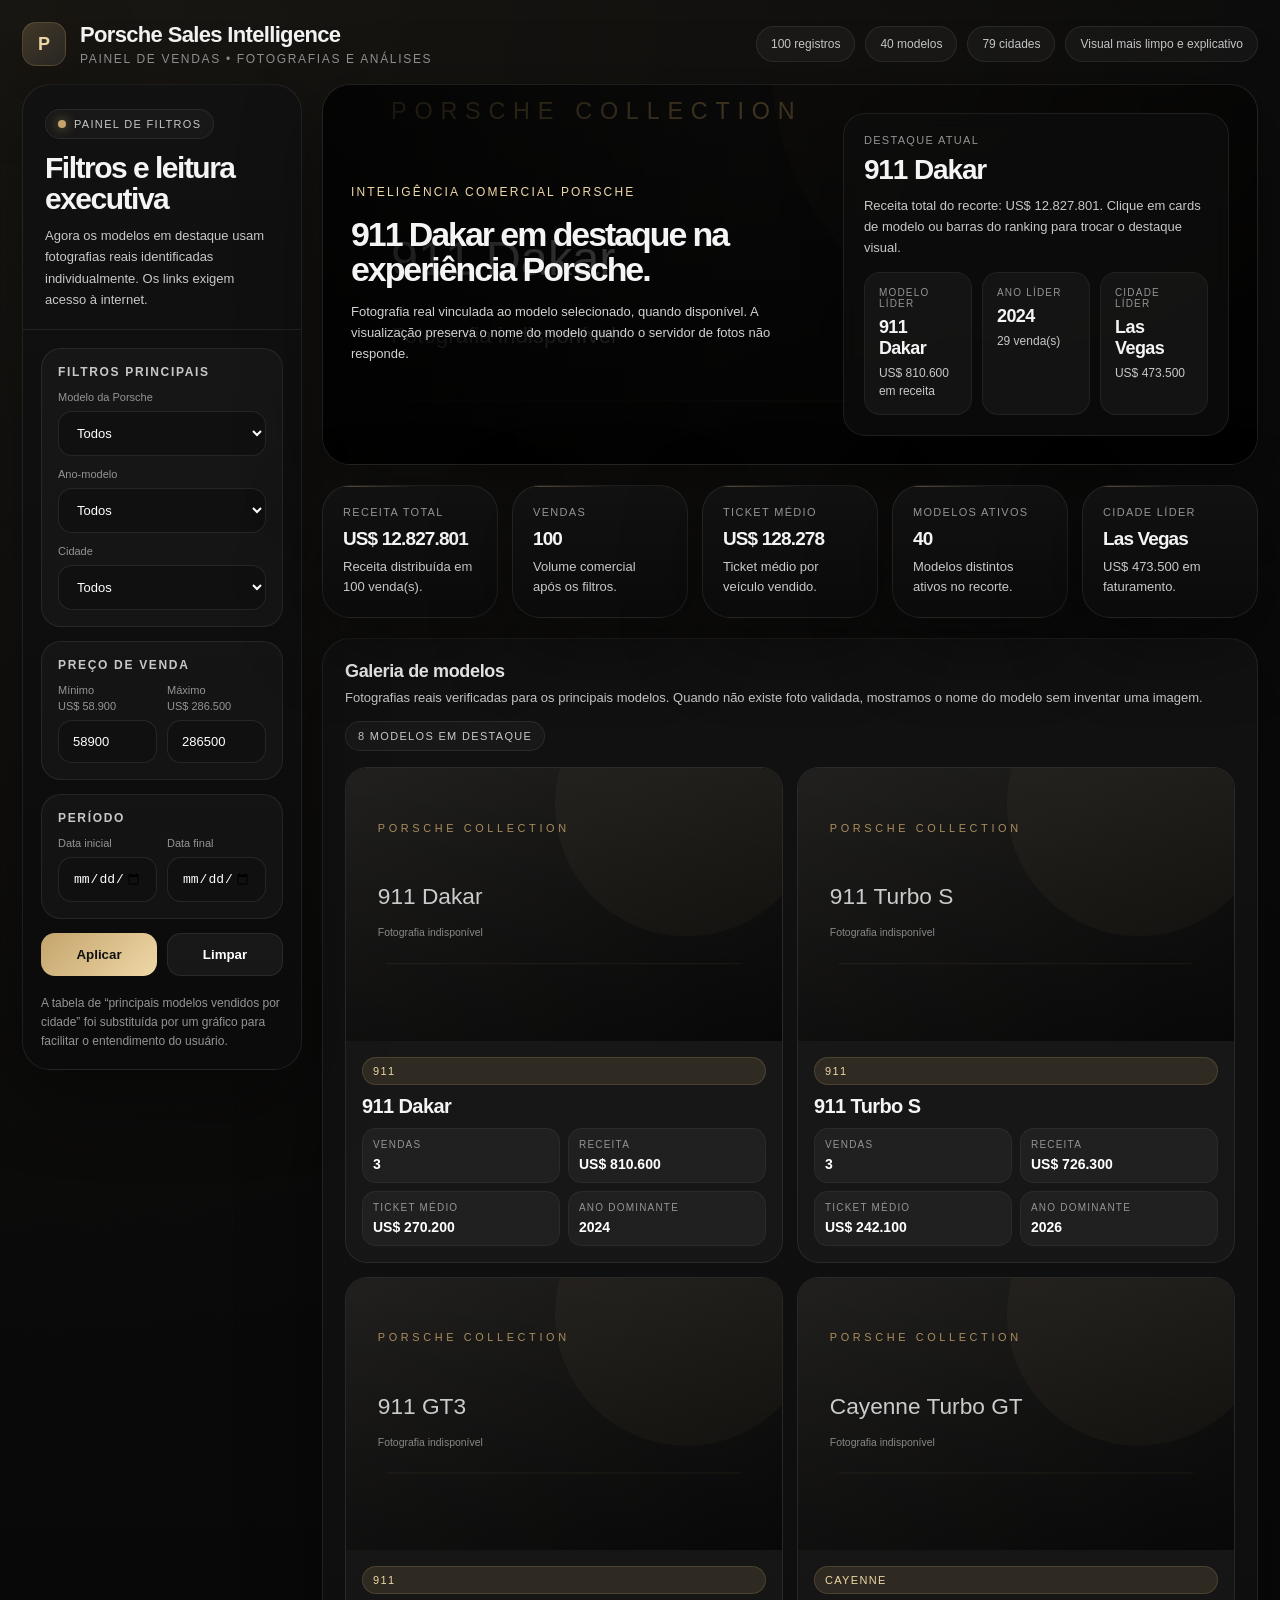
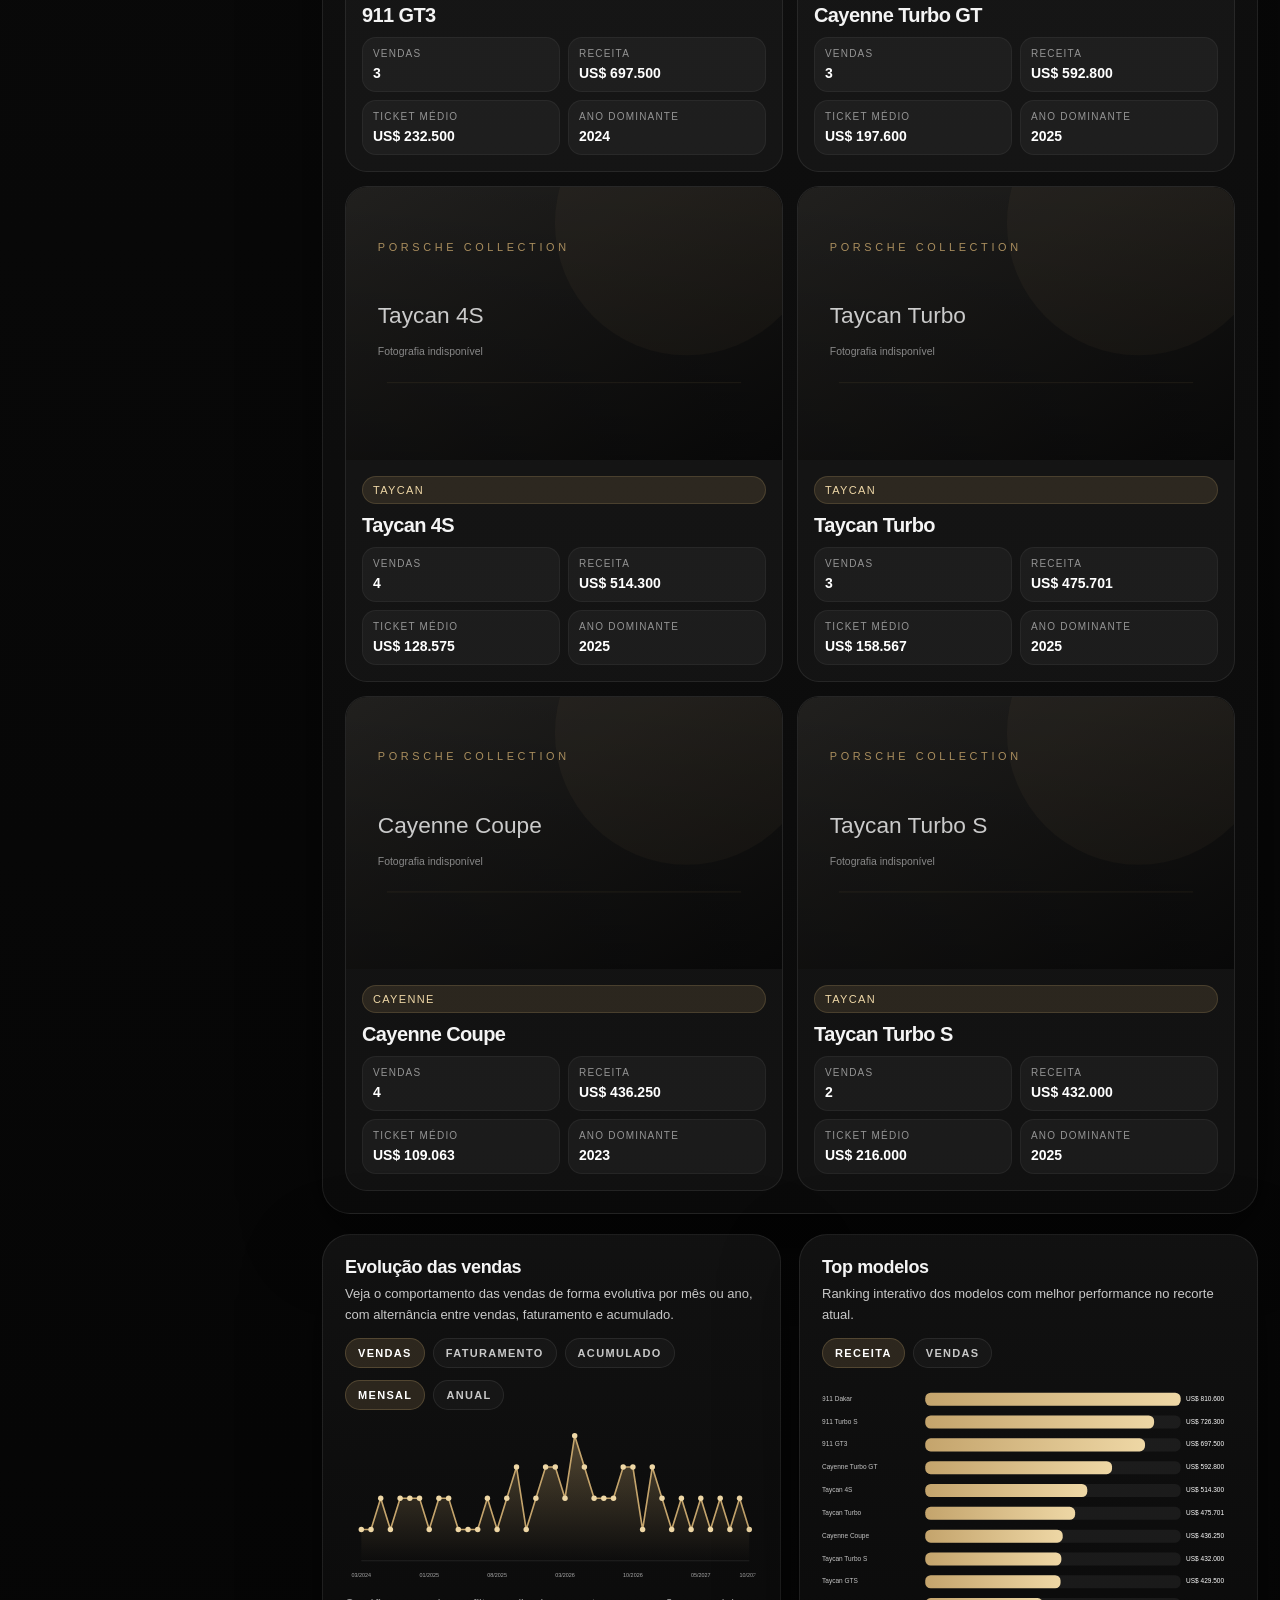
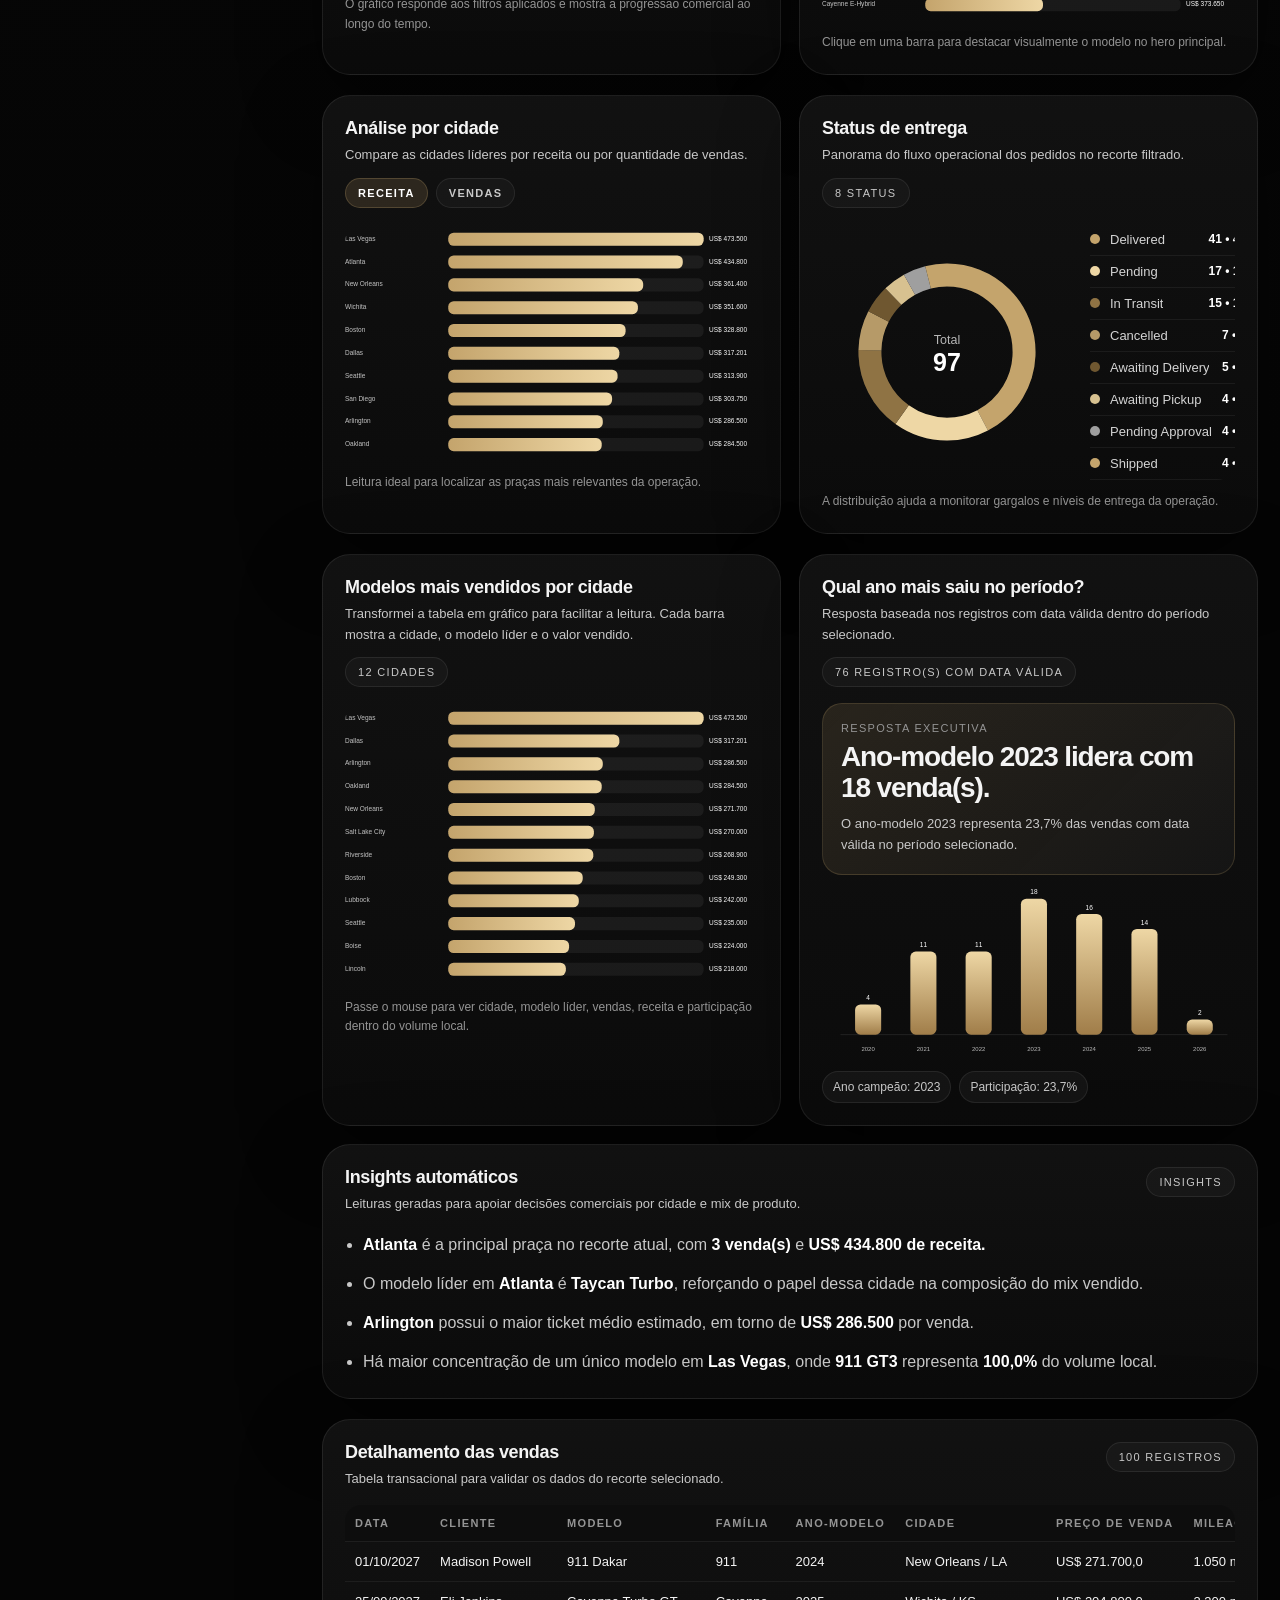
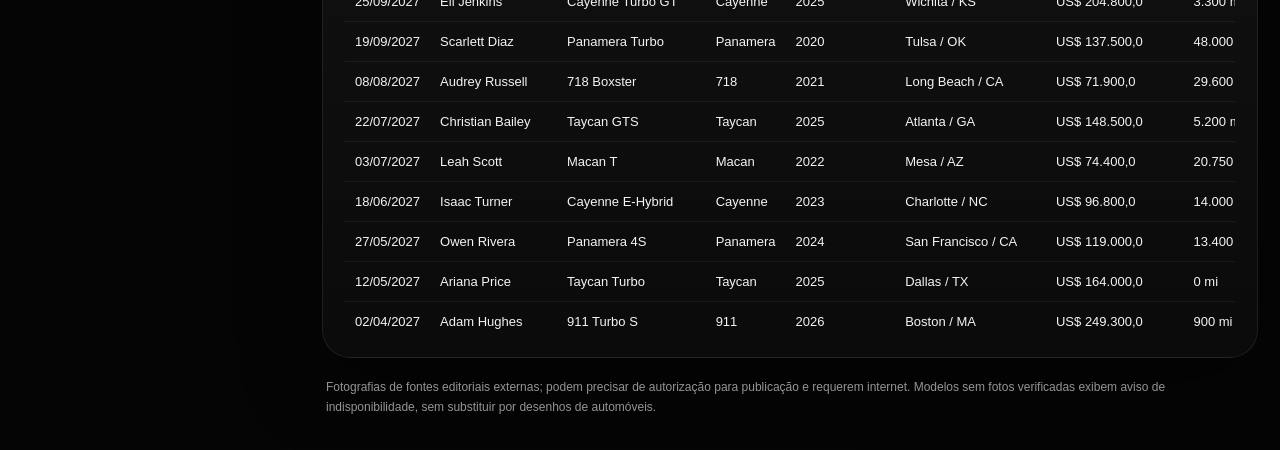
==== index.html @ f6a5d29b "Refactor: organize HTML CSS and JavaScript" ====
<!DOCTYPE html>
<html lang="pt-BR">
 <head>
  <meta charset="utf-8"/>
  <meta content="width=device-width, initial-scale=1.0" name="viewport"/>
  <title>
   Porsche Sales Intelligence
  </title>
  <link href="style.css" rel="stylesheet"/>
 </head>
 <body>
  <div class="tooltip" id="tooltip">
   <div class="tt" id="tooltipTitle">
   </div>
   <div class="tb" id="tooltipBody">
   </div>
  </div>
  <div class="page">
   <div class="topbar">
    <div class="brand">
     <div class="crest">
     </div>
     <div>
      <h1>
       Porsche Sales Intelligence
      </h1>
      <p>
       painel de vendas • fotografias e análises
      </p>
     </div>
    </div>
    <div class="chips">
     <div class="chip">
      100 registros
     </div>
     <div class="chip">
      40 modelos
     </div>
     <div class="chip">
      79 cidades
     </div>
     <div class="chip">
      Visual mais limpo e explicativo
     </div>
    </div>
   </div>
   <div class="layout">
    <aside class="card sidebar">
     <div class="side-head">
      <div class="eyebrow">
       <i>
       </i>
       Painel de filtros
      </div>
      <h2>
       Filtros e leitura executiva
      </h2>
      <p>
       Agora os modelos em destaque usam fotografias reais identificadas individualmente. Os links exigem acesso à internet.
      </p>
     </div>
     <div class="filters">
      <div class="filter-card">
       <h3>
        Filtros principais
       </h3>
       <div class="label">
        <span>
         Modelo da Porsche
        </span>
       </div>
       <select id="modelFilter">
       </select>
       <div class="label" style="margin-top:12px">
        <span>
         Ano-modelo
        </span>
       </div>
       <select id="yearFilter">
       </select>
       <div class="label" style="margin-top:12px">
        <span>
         Cidade
        </span>
       </div>
       <select id="cityFilter">
       </select>
      </div>
      <div class="filter-card">
       <h3>
        Preço de venda
       </h3>
       <div class="two">
        <div>
         <div class="label">
          <span>
           Mínimo
          </span>
          <span id="priceMinLabel">
          </span>
         </div>
         <input id="priceMin" step="100" type="number"/>
        </div>
        <div>
         <div class="label">
          <span>
           Máximo
          </span>
          <span id="priceMaxLabel">
          </span>
         </div>
         <input id="priceMax" step="100" type="number"/>
        </div>
       </div>
      </div>
      <div class="filter-card">
       <h3>
        Período
       </h3>
       <div class="two">
        <div>
         <div class="label">
          <span>
           Data inicial
          </span>
         </div>
         <input id="dateFrom" type="date"/>
        </div>
        <div>
         <div class="label">
          <span>
           Data final
          </span>
         </div>
         <input id="dateTo" type="date"/>
        </div>
       </div>
      </div>
      <div class="actions">
       <button class="btn-primary" id="applyBtn">
        Aplicar
       </button>
       <button class="btn-secondary" id="resetBtn">
        Limpar
       </button>
      </div>
     </div>
     <div class="side-note">
      A tabela de “principais modelos vendidos por cidade” foi substituída por um gráfico para facilitar o entendimento do usuário.
     </div>
    </aside>
    <main class="main">
     <section class="card hero">
      <div class="hero-media" id="heroMedia">
      </div>
      <div class="hero-overlay">
      </div>
      <div class="hero-inner">
       <div class="hero-copy">
        <div class="small">
         Inteligência comercial Porsche
        </div>
        <h2 id="heroTitle">
         Performance de vendas com fotos por modelo.
        </h2>
        <p id="heroText">
         Galeria com fotografias reais dos modelos e análise comercial interativa. As fotografias disponíveis são vinculadas às respectivas versões; modelos sem foto permanecem identificados por nome.
        </p>
       </div>
       <div class="spotlight-card">
        <div class="spotlight-title">
         Destaque atual
        </div>
        <div class="spotlight-main" id="spotlightMain">
         Porsche Spotlight
        </div>
        <div class="spotlight-sub" id="spotlightSub">
         O modelo líder do recorte assume o destaque visual principal e resume o comportamento comercial atual.
        </div>
        <div class="mini-grid">
         <div class="mini">
          <div class="t">
           Modelo líder
          </div>
          <div class="v" id="spotModel">
           —
          </div>
          <div class="s" id="spotModelSub">
           —
          </div>
         </div>
         <div class="mini">
          <div class="t">
           Ano líder
          </div>
          <div class="v" id="spotYear">
           —
          </div>
          <div class="s" id="spotYearSub">
           —
          </div>
         </div>
         <div class="mini">
          <div class="t">
           Cidade líder
          </div>
          <div class="v" id="spotCity">
           —
          </div>
          <div class="s" id="spotCitySub">
           —
          </div>
         </div>
        </div>
       </div>
      </div>
     </section>
     <section class="kpis">
      <div class="card kpi">
       <div class="t">
        Receita total
       </div>
       <div class="v" id="kpiRevenue">
       </div>
       <div class="s" id="kpiRevenueSub">
       </div>
      </div>
      <div class="card kpi">
       <div class="t">
        Vendas
       </div>
       <div class="v" id="kpiSales">
       </div>
       <div class="s" id="kpiSalesSub">
       </div>
      </div>
      <div class="card kpi">
       <div class="t">
        Ticket médio
       </div>
       <div class="v" id="kpiAvg">
       </div>
       <div class="s" id="kpiAvgSub">
       </div>
      </div>
      <div class="card kpi">
       <div class="t">
        Modelos ativos
       </div>
       <div class="v" id="kpiModels">
       </div>
       <div class="s" id="kpiModelsSub">
       </div>
      </div>
      <div class="card kpi">
       <div class="t">
        Cidade líder
       </div>
       <div class="v" id="kpiCity">
       </div>
       <div class="s" id="kpiCitySub">
       </div>
      </div>
     </section>
     <section class="card section">
      <div class="head">
       <div>
        <h3>
         Galeria de modelos
        </h3>
        <p>
         Fotografias reais verificadas para os principais modelos. Quando não existe foto validada, mostramos o nome do modelo sem inventar uma imagem.
        </p>
       </div>
       <div class="badge" id="galleryBadge">
        Modelos em destaque
       </div>
      </div>
      <div class="gallery-grid" id="modelGallery">
      </div>
     </section>
     <section class="grid-2">
      <section class="card section">
       <div class="head">
        <div>
         <h3>
          Evolução das vendas
         </h3>
         <p>
          Veja o comportamento das vendas de forma evolutiva por mês ou ano, com alternância entre vendas, faturamento e acumulado.
         </p>
        </div>
        <div class="toggle-set" id="evoMetricToggle">
         <button class="toggle-btn active" data-metric="count">
          Vendas
         </button>
         <button class="toggle-btn" data-metric="revenue">
          Faturamento
         </button>
         <button class="toggle-btn" data-metric="cumulative">
          Acumulado
         </button>
        </div>
        <div class="toggle-set" id="evoGranularityToggle">
         <button class="toggle-btn active" data-gran="month">
          Mensal
         </button>
         <button class="toggle-btn" data-gran="year">
          Anual
         </button>
        </div>
       </div>
       <div class="svg-wrap" id="chartEvolution">
       </div>
       <div class="chart-note">
        O gráfico responde aos filtros aplicados e mostra a progressão comercial ao longo do tempo.
       </div>
      </section>
      <section class="card section">
       <div class="head">
        <div>
         <h3>
          Top modelos
         </h3>
         <p>
          Ranking interativo dos modelos com melhor performance no recorte atual.
         </p>
        </div>
        <div class="toggle-set" id="topModelMetricToggle">
         <button class="toggle-btn active" data-metric="revenue">
          Receita
         </button>
         <button class="toggle-btn" data-metric="count">
          Vendas
         </button>
        </div>
       </div>
       <div class="svg-wrap" id="chartTopModels">
       </div>
       <div class="chart-note">
        Clique em uma barra para destacar visualmente o modelo no hero principal.
       </div>
      </section>
     </section>
     <section class="grid-2">
      <section class="card section">
       <div class="head">
        <div>
         <h3>
          Análise por cidade
         </h3>
         <p>
          Compare as cidades líderes por receita ou por quantidade de vendas.
         </p>
        </div>
        <div class="toggle-set" id="cityMetricToggle">
         <button class="toggle-btn active" data-metric="revenue">
          Receita
         </button>
         <button class="toggle-btn" data-metric="count">
          Vendas
         </button>
        </div>
       </div>
       <div class="svg-wrap" id="chartTopCities">
       </div>
       <div class="chart-note">
        Leitura ideal para localizar as praças mais relevantes da operação.
       </div>
      </section>
      <section class="card section">
       <div class="head">
        <div>
         <h3>
          Status de entrega
         </h3>
         <p>
          Panorama do fluxo operacional dos pedidos no recorte filtrado.
         </p>
        </div>
        <div class="badge" id="statusBadge">
         Logística
        </div>
       </div>
       <div class="svg-wrap" id="chartStatus">
       </div>
       <div class="chart-note">
        A distribuição ajuda a monitorar gargalos e níveis de entrega da operação.
       </div>
      </section>
     </section>
     <section class="grid-3">
      <section class="card section">
       <div class="head">
        <div>
         <h3>
          Modelos mais vendidos por cidade
         </h3>
         <p>
          Transformei a tabela em gráfico para facilitar a leitura. Cada barra mostra a cidade, o modelo líder e o valor vendido.
         </p>
        </div>
        <div class="badge" id="cityLeaderBadge">
         Cidades
        </div>
       </div>
       <div class="svg-wrap" id="chartCityLeaders">
       </div>
       <div class="chart-note">
        Passe o mouse para ver cidade, modelo líder, vendas, receita e participação dentro do volume local.
       </div>
      </section>
      <section class="card section">
       <div class="head">
        <div>
         <h3>
          Qual ano mais saiu no período?
         </h3>
         <p>
          Resposta baseada nos registros com data válida dentro do período selecionado.
         </p>
        </div>
        <div class="badge" id="periodCoverageBadge">
         Período
        </div>
       </div>
       <div class="answer">
        <div class="small">
         Resposta executiva
        </div>
        <div class="big" id="topYearAnswer">
        </div>
        <div class="desc" id="topYearSub">
        </div>
       </div>
       <div class="svg-wrap" id="chartModelYear">
       </div>
       <div class="pill-row" id="periodPills">
       </div>
      </section>
      <section class="card section">
       <div class="head">
        <div>
         <h3>
          Insights automáticos
         </h3>
         <p>
          Leituras geradas para apoiar decisões comerciais por cidade e mix de produto.
         </p>
        </div>
        <div class="badge">
         Insights
        </div>
       </div>
       <ul class="insights" id="insightList">
       </ul>
      </section>
     </section>
     <section class="card section">
      <div class="head">
       <div>
        <h3>
         Detalhamento das vendas
        </h3>
        <p>
         Tabela transacional para validar os dados do recorte selecionado.
        </p>
       </div>
       <div class="badge" id="tableBadge">
        Registros
       </div>
      </div>
      <div class="table-wrap">
       <table>
        <thead>
         <tr>
          <th>
           Data
          </th>
          <th>
           Cliente
          </th>
          <th>
           Modelo
          </th>
          <th>
           Família
          </th>
          <th>
           Ano-modelo
          </th>
          <th>
           Cidade
          </th>
          <th>
           Preço de venda
          </th>
          <th>
           Mileage
          </th>
          <th>
           Pagamento
          </th>
          <th>
           Status
          </th>
         </tr>
        </thead>
        <tbody id="salesTableBody">
        </tbody>
       </table>
      </div>
     </section>
     <div class="footer-note">
      Fotografias de fontes editoriais externas; podem precisar de autorização para publicação e requerem internet. Modelos sem fotos verificadas exibem aviso de indisponibilidade, sem substituir por desenhos de automóveis.
     </div>
    </main>
   </div>
  </div>
  <script defer="" src="script.js">
  </script>
 </body>
</html>
---- style.css ----
/* ===== Bloco de estilos 1 (ordem original preservada) ===== */
:root{
--bg:#070707;--surface:#111;--surface2:#171717;--line:rgba(255,255,255,.08);--text:#f4f4f4;--muted:#c8c8c8;--muted2:#949494;--gold:#c4a46c;--gold2:#efd8a7;--shadow:0 24px 80px rgba(0,0,0,.42);--r-xl:28px;--r-lg:22px;--r-md:18px;--r-sm:14px;}

*{
box-sizing:border-box}
 html,body{
margin:0;padding:0;background:radial-gradient(circle at top left, rgba(196,164,108,.08), transparent 26%), linear-gradient(180deg,#0b0b0b,#050505 70%);color:var(--text);font-family:Inter,Segoe UI,Arial,sans-serif}
 body{
min-height:100vh}

.page{
max-width:1880px;margin:0 auto;padding:22px}
 .topbar{
display:flex;justify-content:space-between;align-items:center;gap:16px;flex-wrap:wrap;padding-bottom:18px}
 .brand{
display:flex;align-items:center;gap:14px}
 .crest{
width:44px;height:44px;border-radius:14px;border:1px solid rgba(196,164,108,.22);background:linear-gradient(135deg,rgba(196,164,108,.24),rgba(255,255,255,.08));display:grid;place-items:center;box-shadow:var(--shadow)}
 .crest:before{
content:'P';font-weight:900;color:var(--gold2);font-size:18px}
 .brand h1{
margin:0;font-size:22px;letter-spacing:-.03em}
 .brand p{
margin:4px 0 0;color:var(--muted2);font-size:12px;text-transform:uppercase;letter-spacing:.14em}
 .chips{
display:flex;gap:10px;flex-wrap:wrap}
 .chip{
padding:10px 14px;border-radius:999px;background:rgba(255,255,255,.04);border:1px solid var(--line);color:var(--muted);font-size:12px}

.layout{
display:grid;grid-template-columns:340px minmax(0,1fr);gap:22px;align-items:start}
 .card{
background:linear-gradient(180deg,rgba(18,18,18,.96),rgba(11,11,11,.98));border:1px solid var(--line);border-radius:var(--r-xl);box-shadow:var(--shadow)}
 .sidebar{
position:sticky;top:18px;overflow:hidden}
 .side-head{
padding:24px 22px 18px;border-bottom:1px solid var(--line)}
 .eyebrow{
display:inline-flex;align-items:center;gap:8px;padding:8px 12px;border-radius:999px;border:1px solid var(--line);background:rgba(255,255,255,.03);color:var(--muted);font-size:11px;text-transform:uppercase;letter-spacing:.12em}
 .eyebrow i{
width:8px;height:8px;border-radius:50%;display:inline-block;background:var(--gold);box-shadow:0 0 12px rgba(196,164,108,.75)}
 .side-head h2{
margin:14px 0 10px;font-size:30px;line-height:1.03;letter-spacing:-.05em}
 .side-head p{
margin:0;color:var(--muted);font-size:13px;line-height:1.65}
 .filters{
padding:18px;display:grid;gap:14px}
 .filter-card{
padding:16px;border-radius:20px;background:rgba(255,255,255,.03);border:1px solid var(--line)}
 .filter-card h3{
margin:0 0 12px;color:var(--muted);font-size:12px;text-transform:uppercase;letter-spacing:.14em}
 .label{
display:flex;justify-content:space-between;align-items:center;gap:10px;color:var(--muted2);font-size:12px;margin-bottom:8px}
 select,input[type=date],input[type=number]{
width:100%;padding:13px 14px;border-radius:14px;border:1px solid rgba(255,255,255,.09);background:#101010;color:#fff;outline:none}
 .two{
display:grid;grid-template-columns:1fr 1fr;gap:10px}
 .actions{
display:grid;grid-template-columns:1fr 1fr;gap:10px}
 button{
border:0;border-radius:14px;padding:13px 14px;cursor:pointer;font-weight:700}
 .btn-primary{
background:linear-gradient(135deg,var(--gold),var(--gold2));color:#111}
 .btn-secondary{
background:rgba(255,255,255,.05);border:1px solid var(--line);color:#fff}
 .side-note{
padding:0 18px 18px;color:var(--muted2);font-size:12px;line-height:1.6}

.main{
display:grid;gap:22px;min-width:0}
 .hero{
position:relative;min-height:430px;overflow:hidden}
 .hero-media{
position:absolute;inset:0;background-size:cover;background-position:center;filter:brightness(.72) saturate(1.06)}
 .hero-overlay{
position:absolute;inset:0;background:linear-gradient(90deg,rgba(0,0,0,.83) 0%,rgba(0,0,0,.52) 45%,rgba(0,0,0,.72) 100%),linear-gradient(180deg,rgba(0,0,0,.06),rgba(0,0,0,.58))}
 .hero-inner{
position:relative;z-index:2;height:100%;padding:32px;display:grid;grid-template-columns:1.1fr .9fr;gap:20px;align-items:end}
 .hero-copy .small{
color:var(--gold2);font-size:12px;letter-spacing:.18em;text-transform:uppercase;margin-bottom:18px}
 .hero-copy h2{
margin:0 0 14px;font-size:52px;line-height:.96;letter-spacing:-.06em;max-width:760px}
 .hero-copy p{
margin:0;color:rgba(255,255,255,.82);font-size:15px;line-height:1.75;max-width:760px}
 .spotlight-card{
padding:20px;border-radius:22px;background:rgba(14,14,14,.74);border:1px solid rgba(255,255,255,.08);backdrop-filter:blur(10px)}
 .spotlight-title{
color:var(--muted2);font-size:11px;text-transform:uppercase;letter-spacing:.12em;margin-bottom:8px}
 .spotlight-main{
font-size:28px;font-weight:800;letter-spacing:-.04em;margin-bottom:10px}
 .spotlight-sub{
color:var(--muted);font-size:13px;line-height:1.6}
 .mini-grid{
display:grid;grid-template-columns:repeat(3,1fr);gap:10px;margin-top:14px}
 .mini{
padding:14px;border-radius:16px;background:rgba(255,255,255,.04);border:1px solid rgba(255,255,255,.06)}
 .mini .t{
color:var(--muted2);font-size:10px;text-transform:uppercase;letter-spacing:.12em}
 .mini .v{
margin-top:8px;font-size:18px;font-weight:800;letter-spacing:-.03em}
 .mini .s{
margin-top:6px;color:var(--muted);font-size:12px;line-height:1.45}

.kpis{
display:grid;grid-template-columns:repeat(5,minmax(0,1fr));gap:14px}
 .kpi{
padding:20px;position:relative;overflow:hidden}
 .kpi:before{
content:'';position:absolute;top:0;left:0;width:100%;height:1px;background:linear-gradient(90deg,rgba(196,164,108,.5),transparent 55%)}
 .kpi .t{
color:var(--muted2);font-size:11px;text-transform:uppercase;letter-spacing:.12em;margin-bottom:12px}
 .kpi .v{
font-size:34px;font-weight:800;letter-spacing:-.04em;line-height:1;margin-bottom:8px}
 .kpi .s{
color:var(--muted);font-size:13px;line-height:1.55}

.section{
padding:22px}
 .head{
display:flex;justify-content:space-between;align-items:flex-start;gap:12px;margin-bottom:16px;flex-wrap:wrap}
 .head h3{
margin:0;font-size:18px;letter-spacing:-.02em}
 .head p{
margin:6px 0 0;color:var(--muted);font-size:13px;line-height:1.6}
 .badge{
padding:8px 12px;border-radius:999px;background:rgba(255,255,255,.03);border:1px solid var(--line);color:var(--muted);font-size:11px;text-transform:uppercase;letter-spacing:.12em;white-space:nowrap}
 .toggle-set{
display:flex;gap:8px;flex-wrap:wrap}
 .toggle-btn{
padding:8px 12px;border-radius:999px;border:1px solid var(--line);background:rgba(255,255,255,.03);color:var(--muted);font-size:11px;text-transform:uppercase;letter-spacing:.12em;cursor:pointer}
 .toggle-btn.active{
background:rgba(196,164,108,.16);border-color:rgba(196,164,108,.25);color:#fff}

.gallery-grid{
display:grid;grid-template-columns:repeat(4,minmax(0,1fr));gap:14px}
 .model-card{
display:flex;flex-direction:column;overflow:hidden;border-radius:22px;background:rgba(255,255,255,.03);border:1px solid var(--line);transition:.25s ease;cursor:pointer;min-width:0}
 .model-card:hover{
transform:translateY(-3px);border-color:rgba(196,164,108,.25)}
 .model-image{
position:relative;aspect-ratio:16/10;background:#0b0b0b;overflow:hidden}
 .model-image img{
width:100%;height:100%;object-fit:cover;display:block}
 .img-fade{
position:absolute;inset:0;background:linear-gradient(180deg,rgba(0,0,0,.08),rgba(0,0,0,.35) 100%)}
 .model-body{
padding:16px;display:grid;gap:10px}
 .family-pill{
display:inline-flex;align-self:start;padding:7px 10px;border-radius:999px;background:rgba(196,164,108,.14);border:1px solid rgba(196,164,108,.2);color:var(--gold2);font-size:11px;text-transform:uppercase;letter-spacing:.12em}
 .model-name{
font-size:20px;font-weight:800;letter-spacing:-.03em;white-space:nowrap;overflow:hidden;text-overflow:ellipsis}
 .meta-list{
display:grid;grid-template-columns:repeat(2,minmax(0,1fr));gap:8px}
 .meta-item{
padding:10px;border-radius:14px;background:rgba(255,255,255,.04);border:1px solid rgba(255,255,255,.05)}
 .meta-item .t{
font-size:10px;color:var(--muted2);text-transform:uppercase;letter-spacing:.12em}
 .meta-item .v{
margin-top:6px;font-size:14px;font-weight:700;color:#fff;white-space:nowrap;overflow:hidden;text-overflow:ellipsis}

.grid-2{
display:grid;grid-template-columns:repeat(2,minmax(0,1fr));gap:18px}
 .grid-3{
display:grid;grid-template-columns:1.15fr .9fr .95fr;gap:18px}
 .svg-wrap{
width:100%;overflow:hidden;border-radius:18px}
 svg{
width:100%;height:auto;display:block}
 .chart-note{
margin-top:12px;color:var(--muted2);font-size:12px;line-height:1.6}
 .answer{
padding:18px;border-radius:20px;background:linear-gradient(135deg,rgba(196,164,108,.14),rgba(255,255,255,.03));border:1px solid rgba(196,164,108,.2);margin-bottom:14px}
 .answer .small{
color:var(--muted2);font-size:11px;text-transform:uppercase;letter-spacing:.12em;margin-bottom:8px}
 .answer .big{
font-size:28px;font-weight:800;letter-spacing:-.04em;line-height:1.1}
 .answer .desc{
margin-top:10px;color:var(--muted);font-size:13px;line-height:1.6}
 .pill-row{
display:flex;flex-wrap:wrap;gap:8px;margin-top:14px}
 .pill{
padding:8px 10px;border-radius:999px;background:rgba(255,255,255,.04);border:1px solid var(--line);color:var(--muted);font-size:12px}
 .insights{
margin:0;padding-left:18px;display:grid;gap:12px;color:var(--muted);line-height:1.7}
 .insights strong{
color:#fff}
 .table-wrap{
overflow:auto;max-height:430px;border-radius:16px}
 table{
width:100%;border-collapse:collapse}
 th,td{
padding:12px 10px;border-bottom:1px solid rgba(255,255,255,.06);text-align:left;font-size:13px;white-space:nowrap}
 thead th{
position:sticky;top:0;background:rgba(14,14,14,.98);color:var(--muted2);font-size:11px;text-transform:uppercase;letter-spacing:.12em}
 tbody tr:hover{
background:rgba(255,255,255,.03)}
 .empty{
display:grid;place-items:center;min-height:220px;border:1px dashed rgba(255,255,255,.12);border-radius:18px;color:var(--muted2);text-align:center;padding:16px;background:rgba(255,255,255,.02)}
 .tooltip{
position:fixed;z-index:9999;pointer-events:none;padding:10px 12px;border-radius:14px;background:rgba(14,14,14,.95);color:#fff;border:1px solid rgba(196,164,108,.22);box-shadow:0 18px 50px rgba(0,0,0,.35);backdrop-filter:blur(10px);transform:translate(10px,10px);opacity:0;transition:opacity .12s ease;max-width:260px}
 .tooltip .tt{
font-size:12px;text-transform:uppercase;letter-spacing:.12em;color:var(--gold2);margin-bottom:6px}
 .tooltip .tb{
font-size:13px;line-height:1.5}
 .footer-note{
padding:0 4px 10px;color:var(--muted2);font-size:12px;line-height:1.65}

@media (max-width:1700px){
.gallery-grid{
grid-template-columns:repeat(3,minmax(0,1fr))}
}
 @media (max-width:1460px){
.layout{
grid-template-columns:1fr}
 .sidebar{
position:relative;top:auto}
 .hero-inner,.kpis,.grid-2,.grid-3{
grid-template-columns:1fr}
 .gallery-grid{
grid-template-columns:repeat(2,minmax(0,1fr))}
 .hero{
min-height:560px}
}
 @media (max-width:760px){
.page{
padding:14px}
 .hero-copy h2{
font-size:38px}
 .gallery-grid,.two,.actions,.mini-grid{
grid-template-columns:1fr}
 .kpis{
grid-template-columns:1fr}
}

/* Desktop full-screen spacing and responsive integrity */
@media (min-width: 1100px) and (max-width: 1599px){

.layout{
grid-template-columns:292px minmax(0,1fr)}

.sidebar{
position:sticky;top:16px}

.hero-inner{
grid-template-columns:minmax(0,1fr) minmax(300px,.8fr)}

.kpis{
grid-template-columns:repeat(5,minmax(0,1fr))}

.kpi .v{
font-size:clamp(19px,1.65vw,28px);overflow-wrap:anywhere}

.grid-2{
grid-template-columns:repeat(2,minmax(0,1fr))}

.grid-3{
grid-template-columns:1.15fr .9fr .95fr}

.gallery-grid{
grid-template-columns:repeat(2,minmax(0,1fr))}

.hero-copy h2{
font-size:clamp(32px,3.1vw,48px)}

.hero{
min-height:440px}

}

@media (min-width:1600px){
.gallery-grid{
grid-template-columns:repeat(4,minmax(0,1fr))}
}

@media (max-width:1099px){
.layout{
grid-template-columns:1fr}
.sidebar{
position:static}
.grid-3{
grid-template-columns:1fr}
.grid-2{
grid-template-columns:1fr}
.kpis{
grid-template-columns:repeat(2,minmax(0,1fr))}
.hero-inner{
grid-template-columns:1fr}
.gallery-grid{
grid-template-columns:repeat(2,minmax(0,1fr))}
}

@media (max-width:640px){
.kpis,.gallery-grid{
grid-template-columns:1fr}
}

.model-image img{
object-fit:cover}

/* ===== Bloco de estilos 2 (ordem original preservada) ===== */
/* Revisão desktop: grid fluido, sem cortes nem espaços gigantes */
html,body{
width:100%;overflow-x:hidden}

.page{
width:100%;max-width:1880px}

.layout{
display:grid;grid-template-columns:minmax(258px,296px) minmax(0,1fr);align-items:start;gap:20px}

.sidebar{
width:100%;min-width:0;position:sticky;top:16px;overflow:visible}

.side-head,.filters,.filter-card{
min-width:0}

.filter-card{
overflow:hidden}

.filter-card .two{
grid-template-columns:repeat(2,minmax(0,1fr))}

.filter-card .two>div{
min-width:0}

.filter-card input,.filter-card select{
min-width:0;width:100%;font-size:13px}

.filter-card .label{
display:flex;flex-direction:column;align-items:flex-start;gap:4px;min-width:0;overflow-wrap:anywhere}

.filter-card .label span{
max-width:100%;font-size:11px;white-space:normal}

.main,.grid-2,.grid-3,.kpis,.hero-inner,.section{
min-width:0}

.hero{
min-height:0!important;height:auto!important}

.hero-inner{
min-height:355px!important;height:auto!important;display:grid;grid-template-columns:minmax(0,1.1fr) minmax(0,.9fr);align-items:center;padding:28px;gap:20px}

.hero-copy h2{
font-size:clamp(28px,2.65vw,44px);line-height:1.05}

.hero-copy p{
font-size:13px;line-height:1.6}

.spotlight-card{
max-width:100%;min-width:0}

.spotlight-main,.mini .v{
overflow-wrap:anywhere}

.mini-grid{
grid-template-columns:repeat(3,minmax(0,1fr))}

.kpi .v{
font-size:clamp(19px,1.65vw,30px);overflow-wrap:anywhere}

.grid-3{
grid-template-columns:repeat(3,minmax(0,1fr))}

.gallery-grid{
grid-template-columns:repeat(3,minmax(0,1fr))}

.svg-wrap svg{
max-width:100%}

@media(max-width:1400px){

 .layout{
grid-template-columns:minmax(250px,280px) minmax(0,1fr)}

 .grid-3{
grid-template-columns:1fr 1fr}

 .grid-3>.section:last-child{
grid-column:1/-1}

 .gallery-grid{
grid-template-columns:repeat(2,minmax(0,1fr))}

}

@media(max-width:1100px){

 .layout{
grid-template-columns:1fr}

 .sidebar{
position:static}

 .hero-inner{
grid-template-columns:1fr;min-height:0!important}

 .grid-2,.grid-3{
grid-template-columns:1fr}

 .grid-3>.section:last-child{
grid-column:auto}

 .kpis{
grid-template-columns:repeat(2,minmax(0,1fr))}

}

@media(max-width:650px){

 .page{
padding:12px}

 .gallery-grid,.kpis{
grid-template-columns:1fr}

 .hero-inner{
padding:20px}

 .hero-copy h2{
font-size:30px}

 .mini-grid{
grid-template-columns:1fr}

}

/* ===== Bloco de estilos 3 (ordem original preservada) ===== */
/* Evita que o grid distribua os blocos verticalmente pela altura da barra lateral. */
.layout {
 align-items:start !important; }

.main {
 display:flex !important; flex-direction:column !important; justify-content:flex-start !important; align-content:flex-start !important; align-self:start !important; gap:20px !important; width:100%; min-height:0 !important; }

.main > * {
 width:100%; flex-shrink:0; }

.hero {
 height:auto !important; min-height:350px !important; flex:none !important; }

.hero-inner {
 min-height:350px !important; height:auto !important; }

.kpis {
 margin-top:0 !important; }

@media(max-width:1100px) {
 .hero,.hero-inner {
min-height:0 !important;}
 }

/* ===== Bloco de estilos 4 (ordem original preservada) ===== */
@media(min-width:1101px){
.kpi .v{
font-size:clamp(18px,1.48vw,27px)!important;letter-spacing:-.045em;overflow-wrap:normal!important;word-break:normal!important}
}
 .main{
align-self:start}
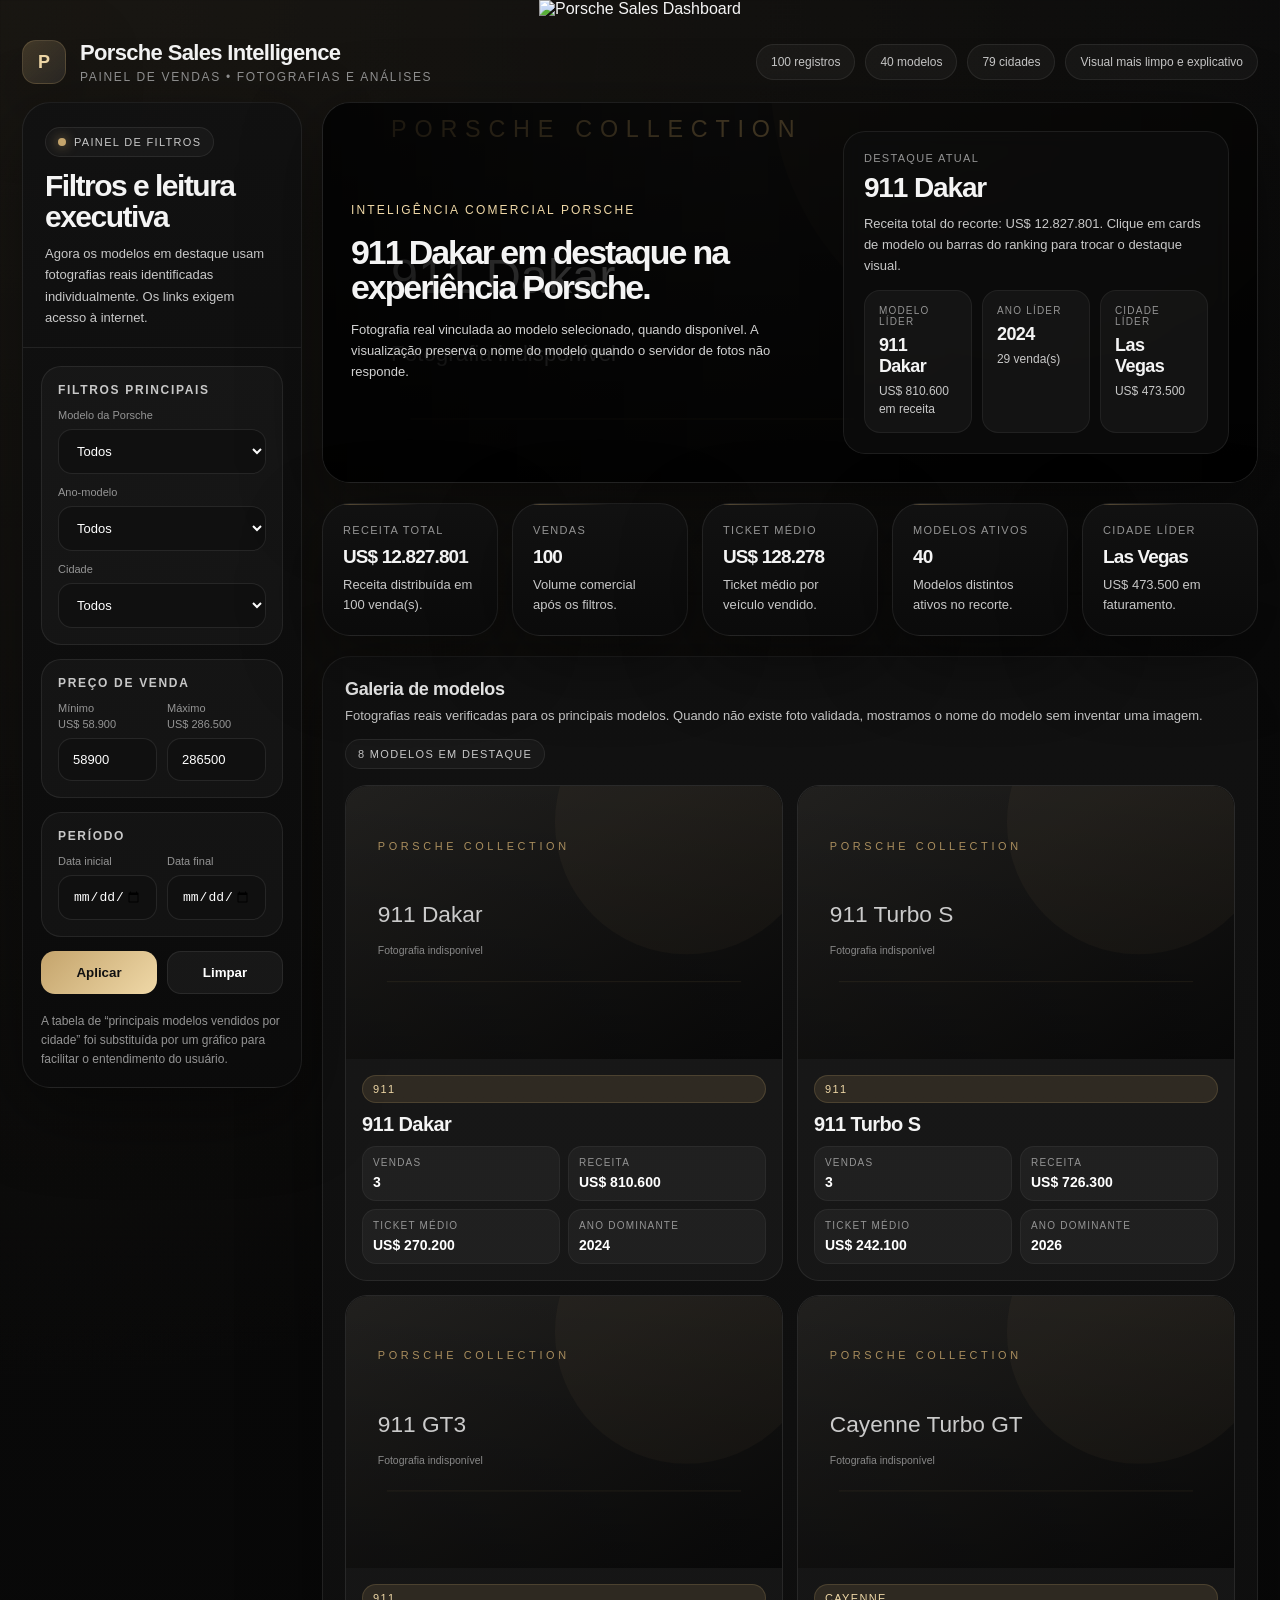
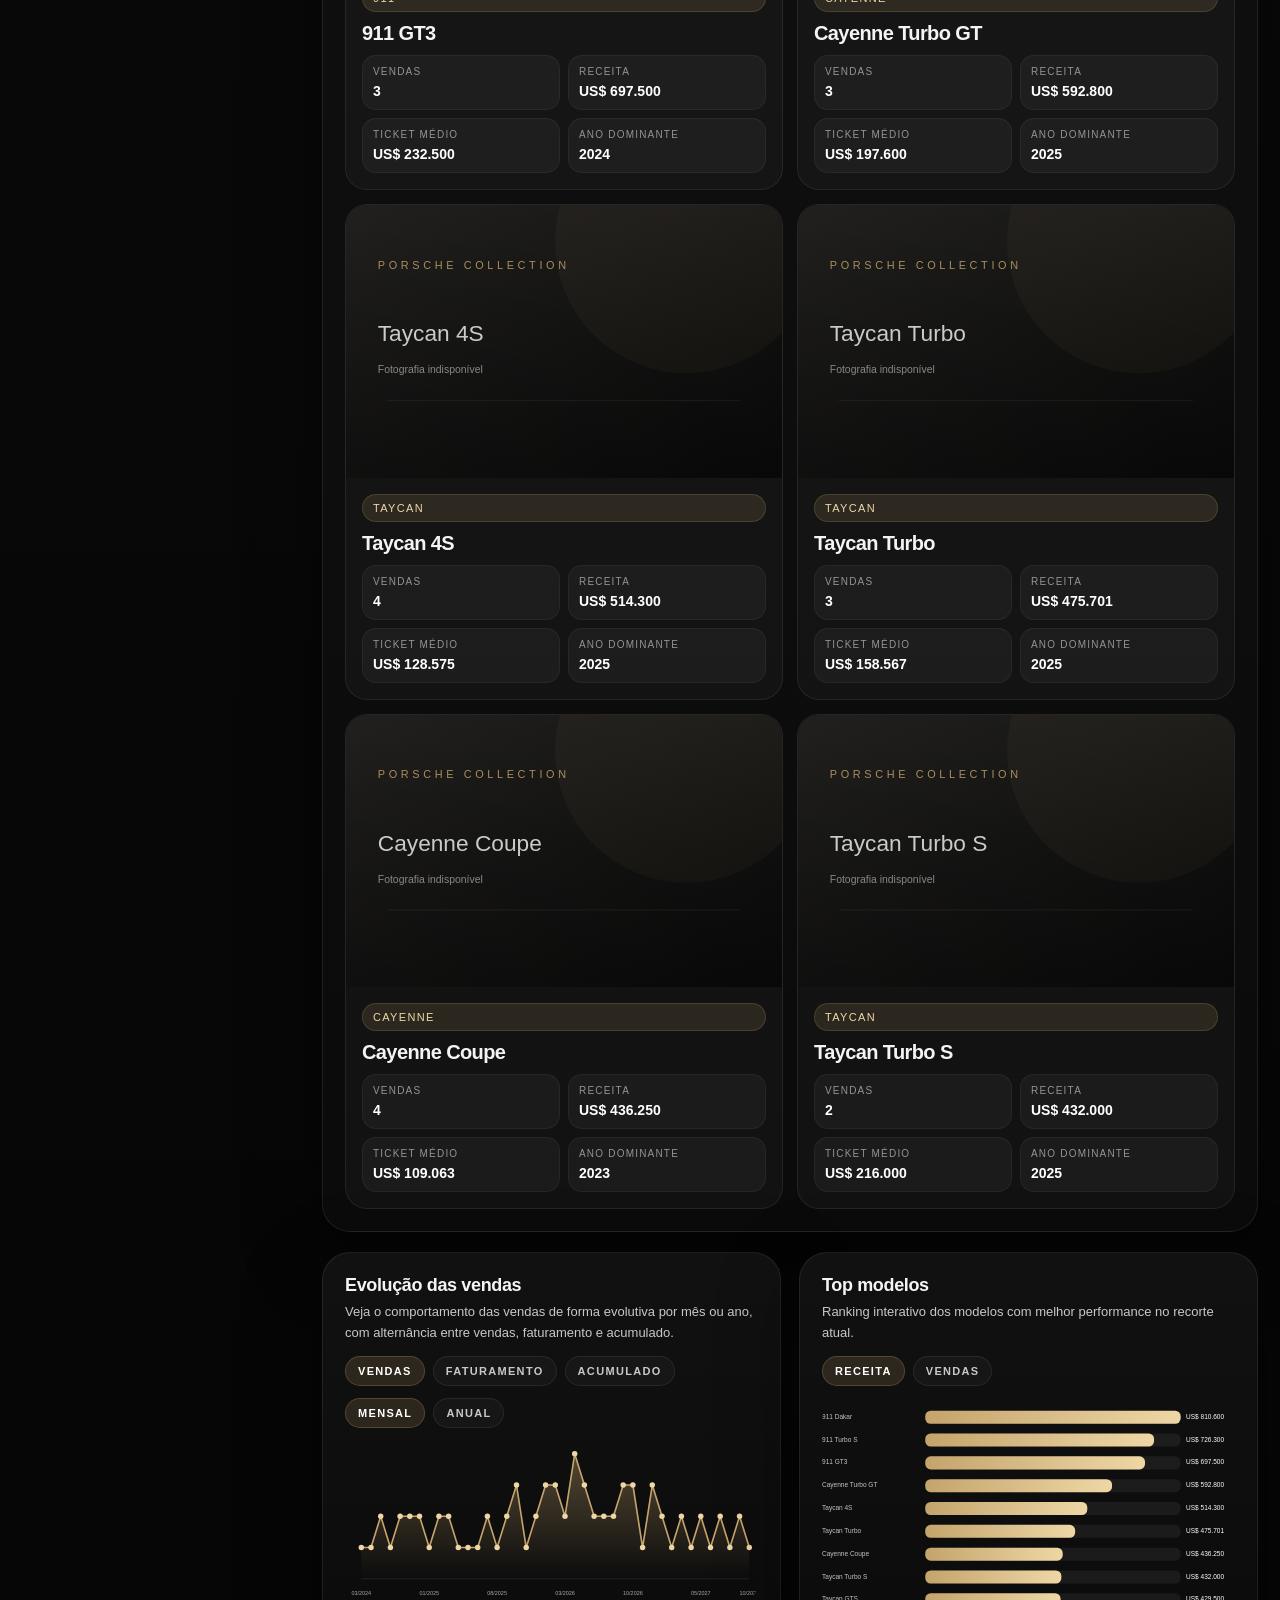
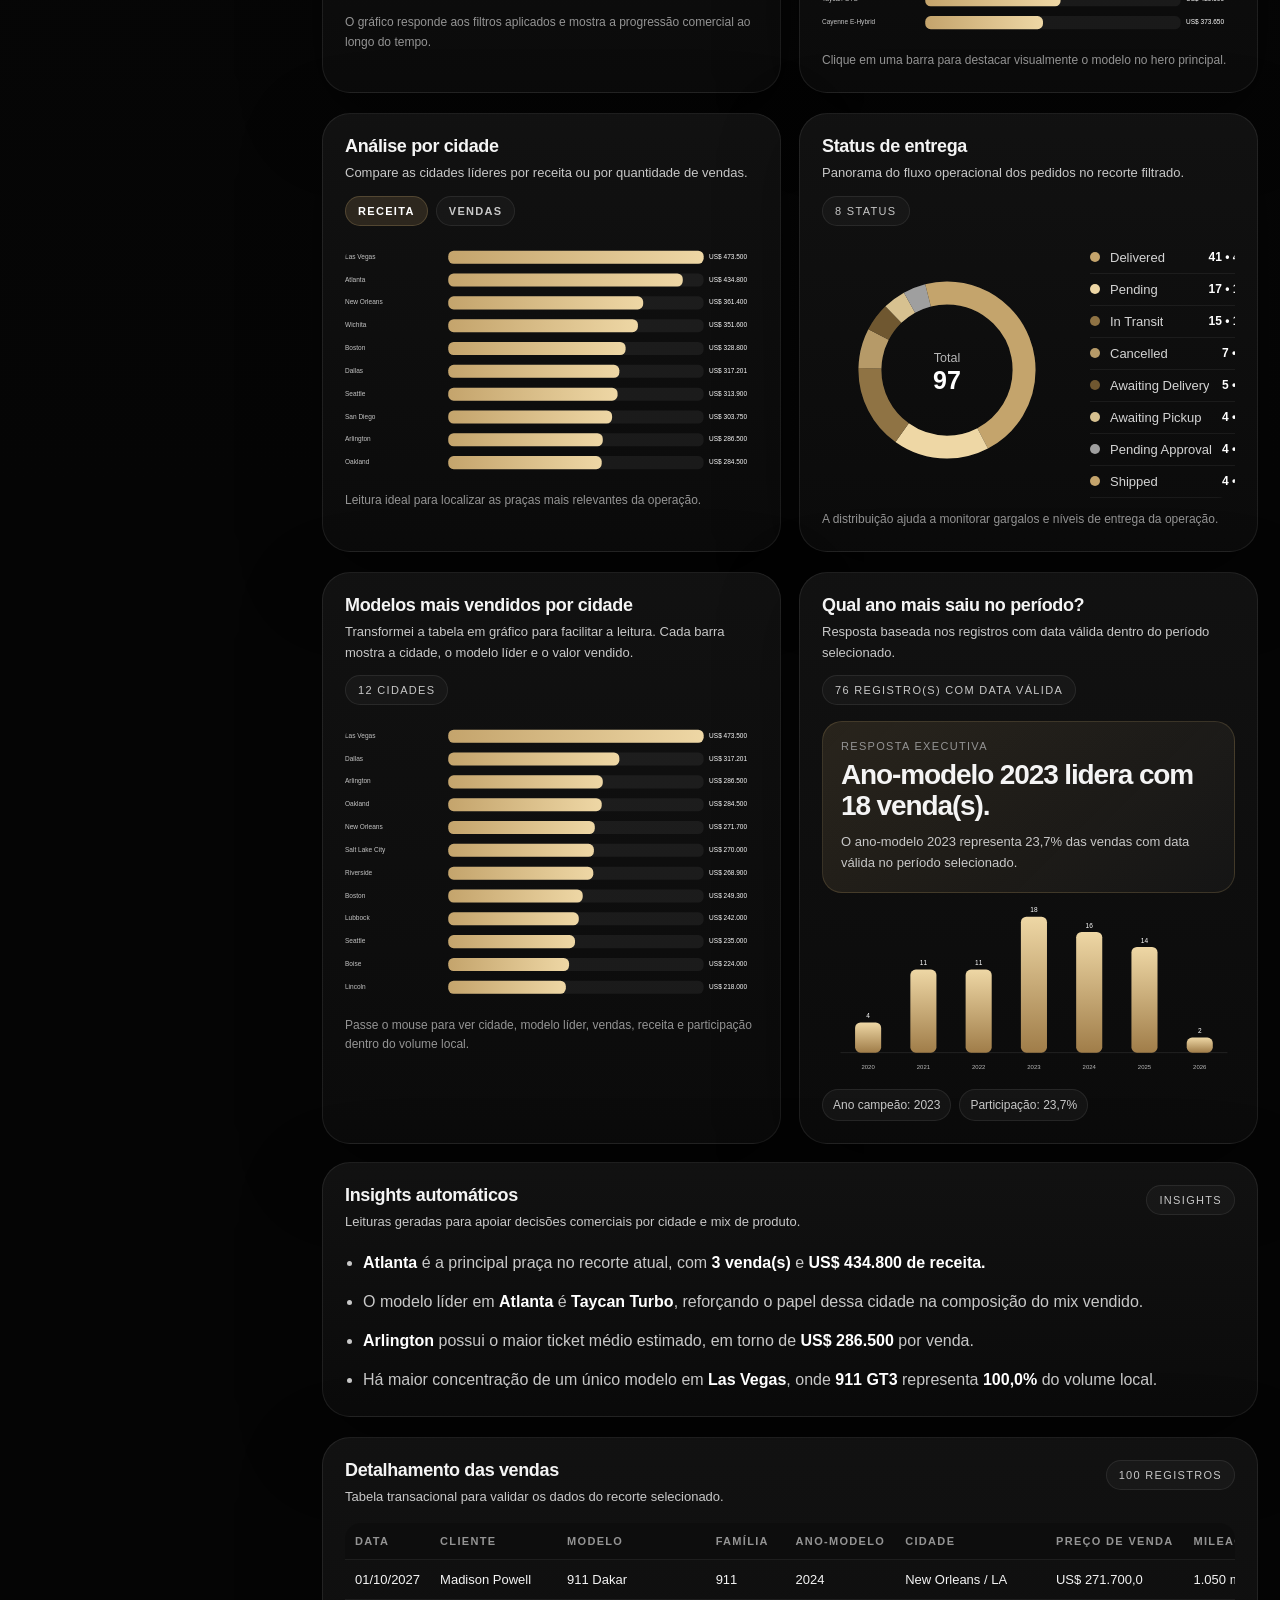
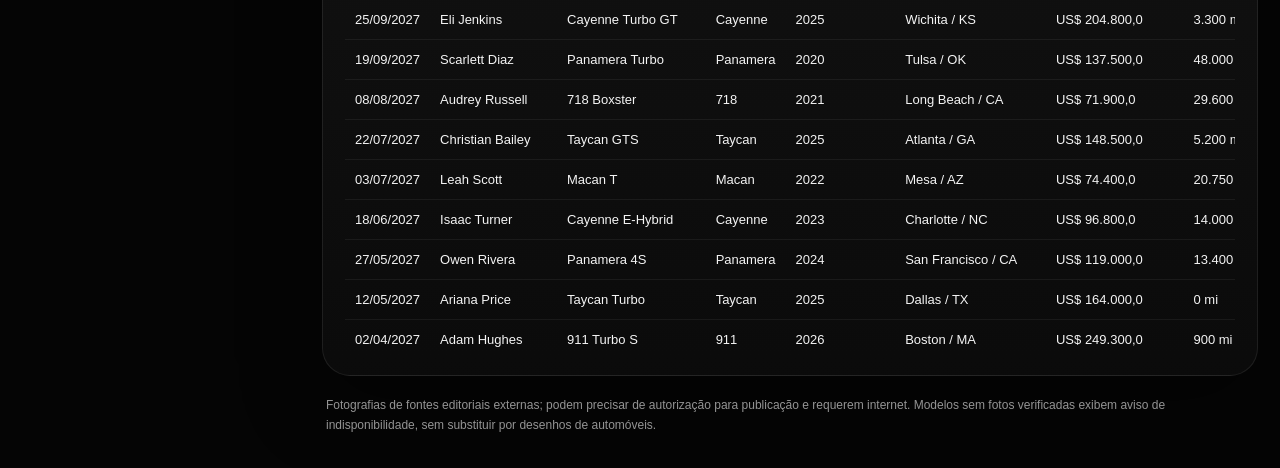
==== commit 1656e564: "Update index.html" ====
--- a/index.html
+++ b/index.html
@@ -15,6 +15,11 @@
    <div class="tb" id="tooltipBody">
    </div>
   </div>
+  <div align="center">
+  <img src="images/dashboard.png"
+       alt="Porsche Sales Dashboard"
+       width="900">
+</div>
   <div class="page">
    <div class="topbar">
     <div class="brand">
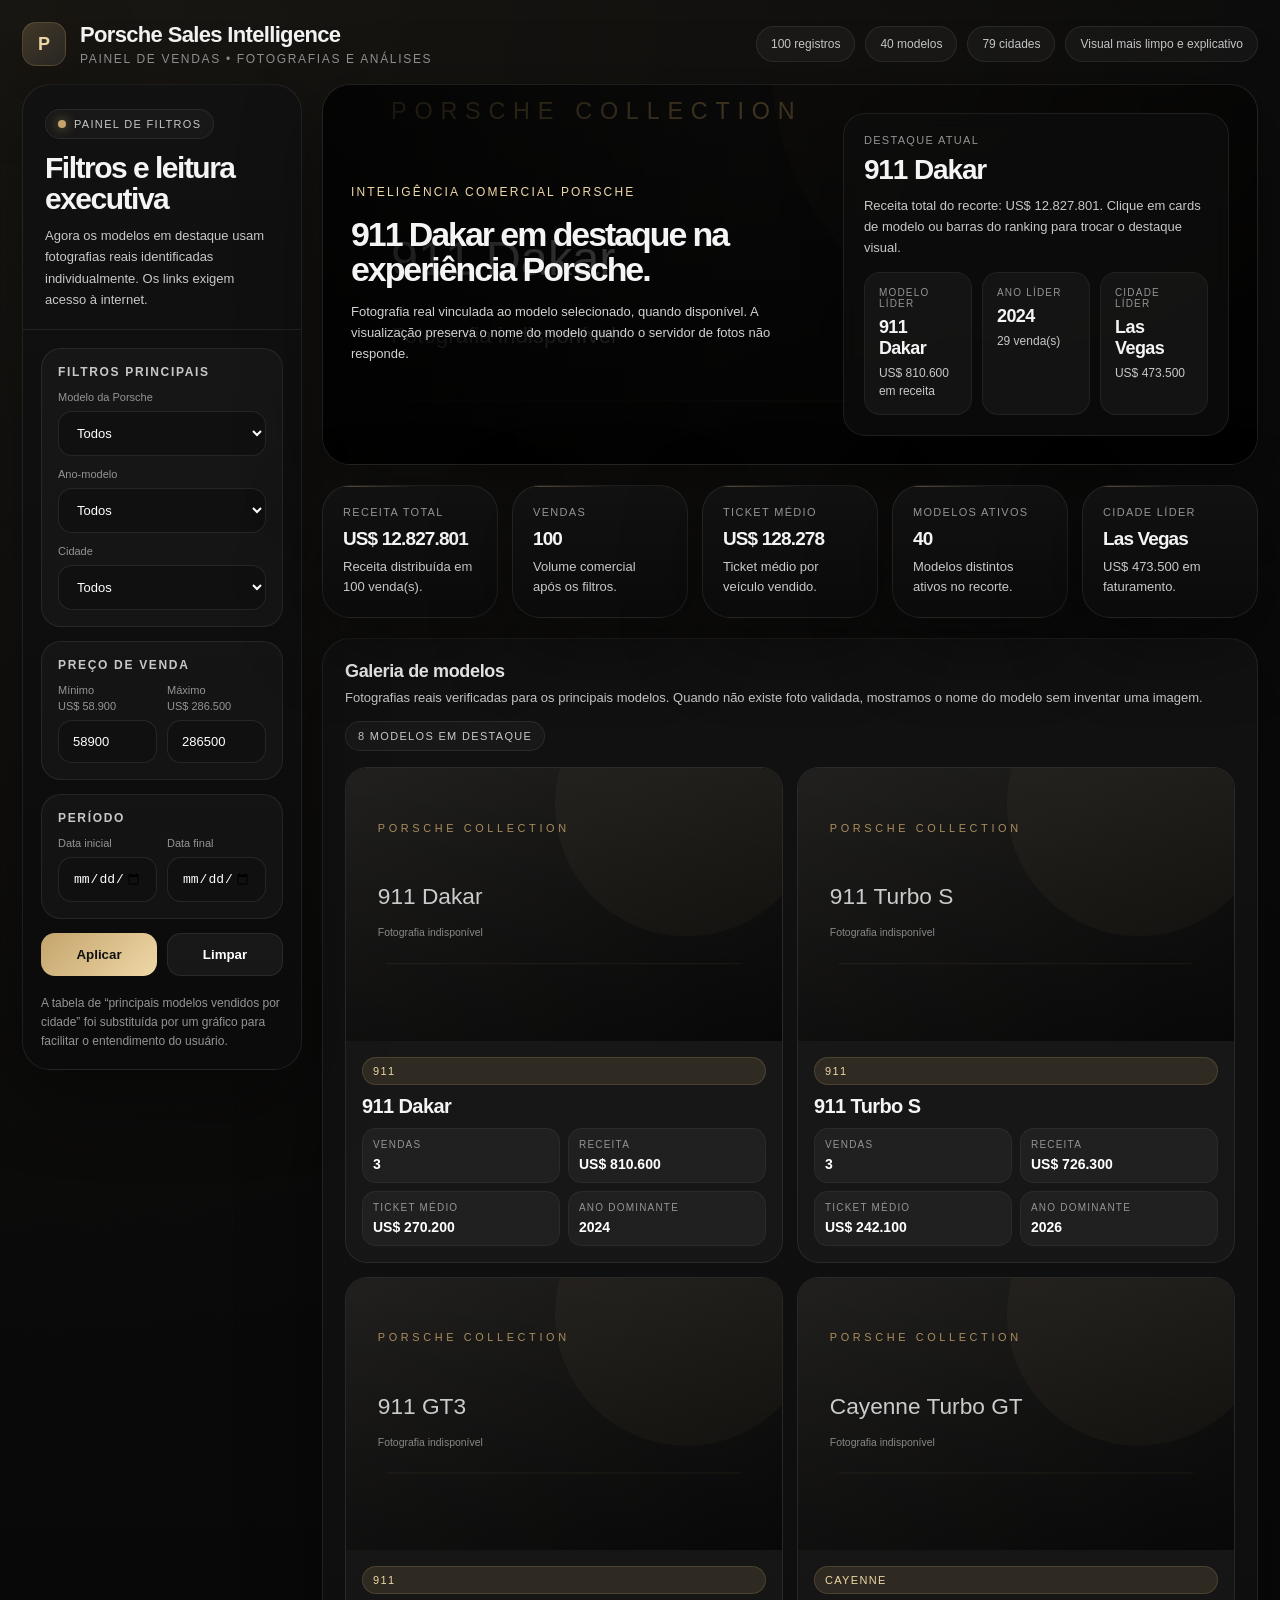
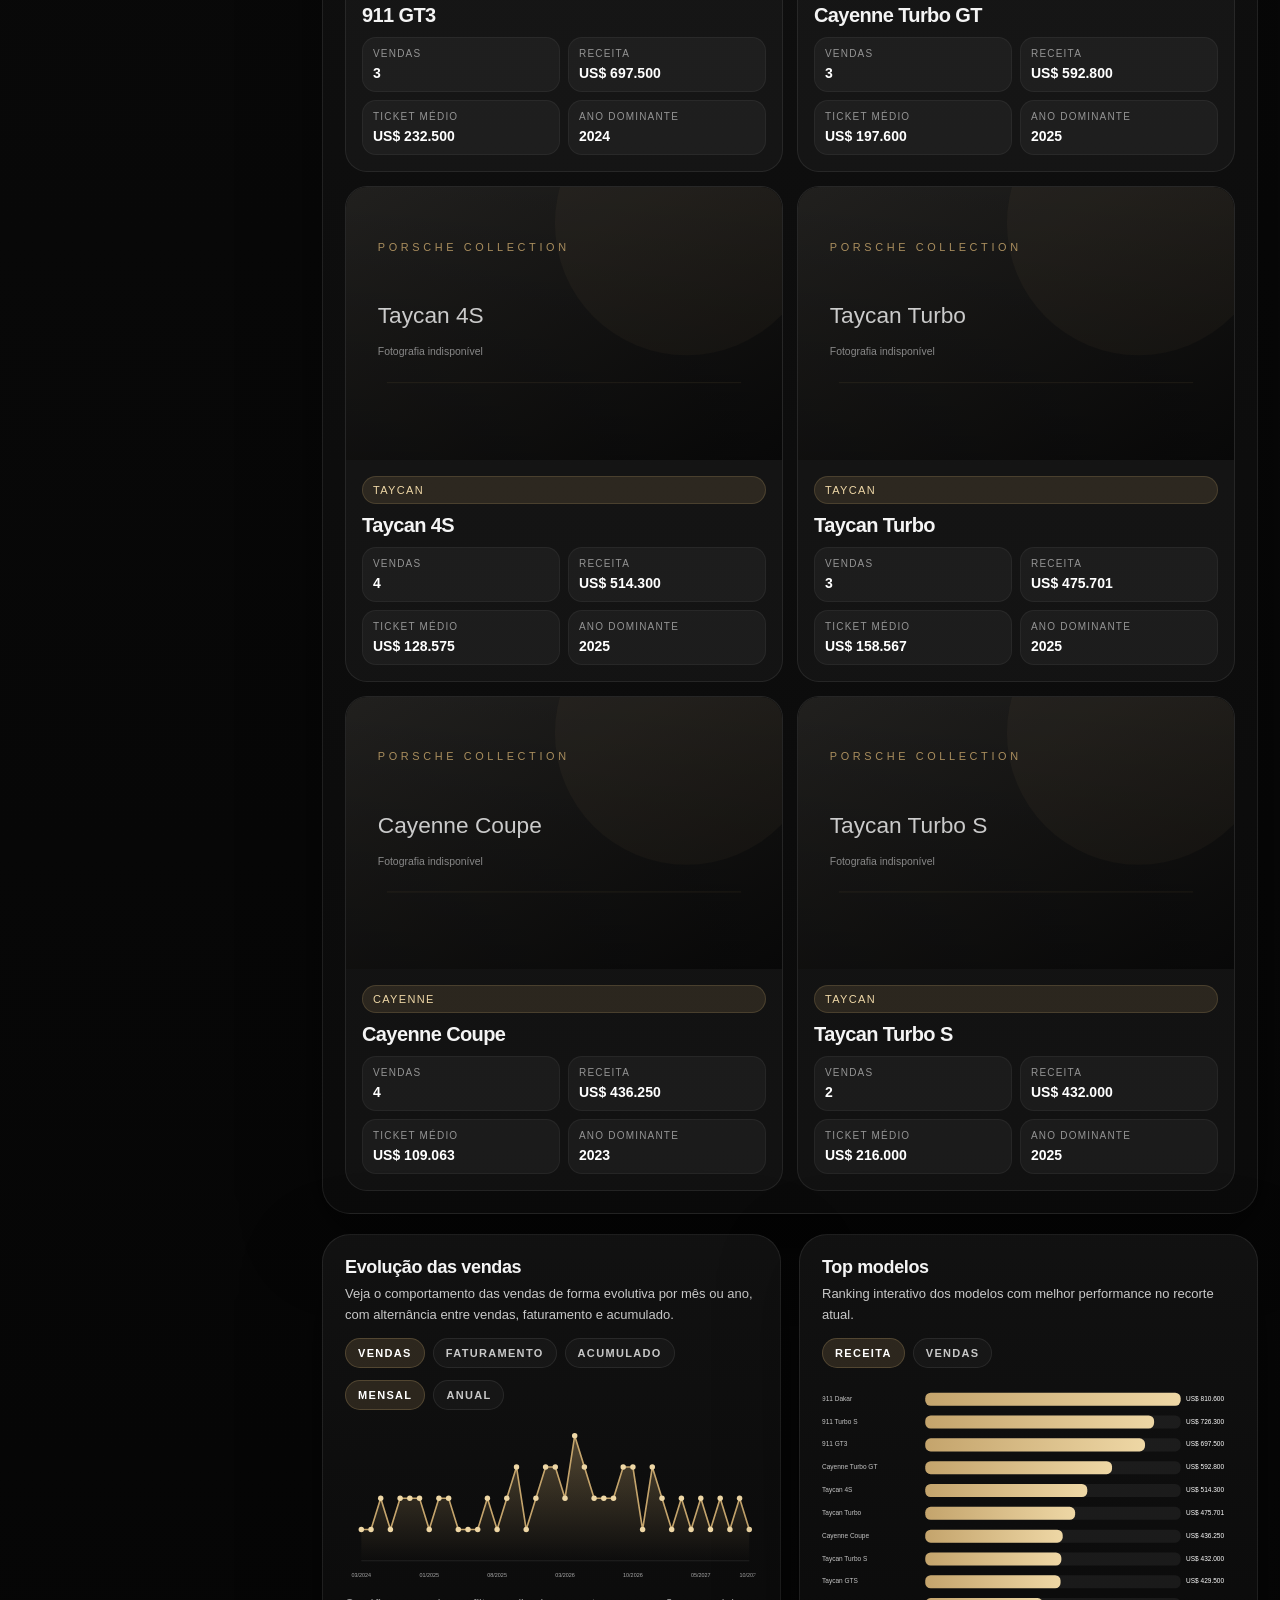
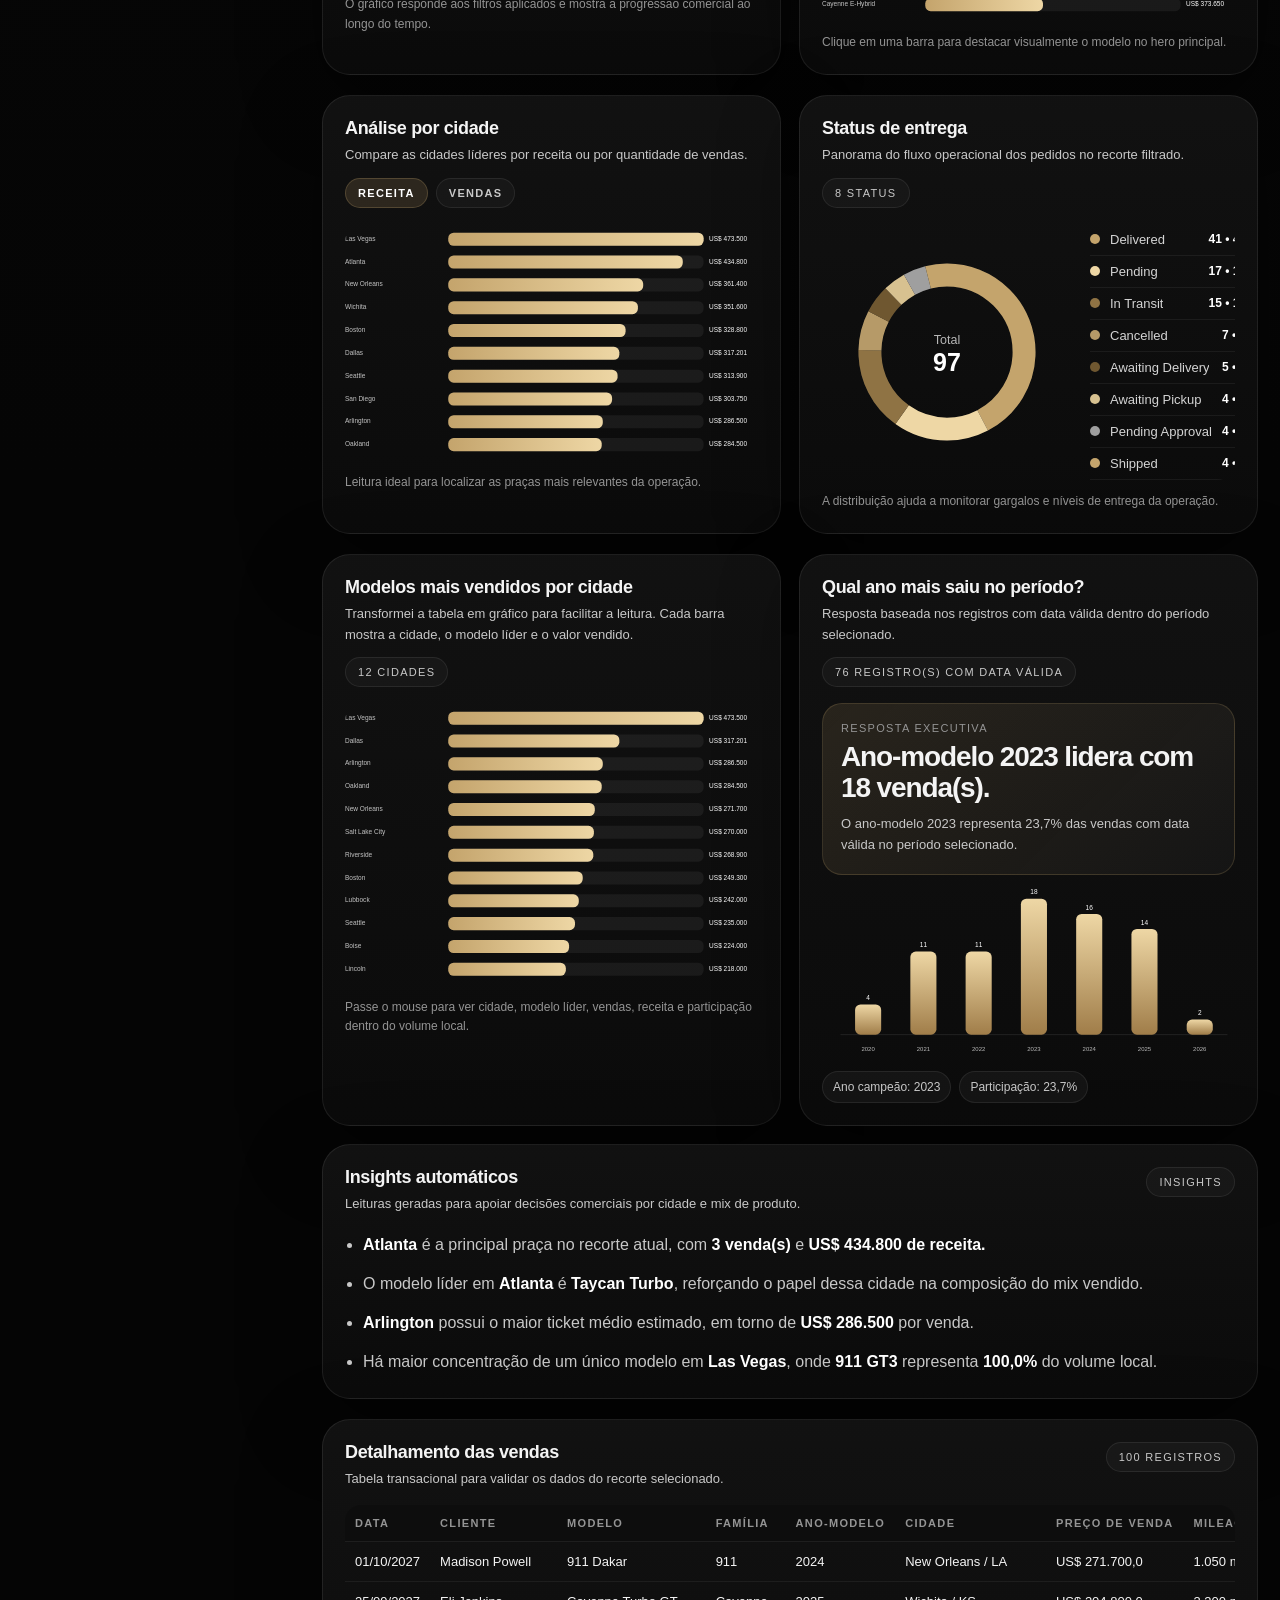
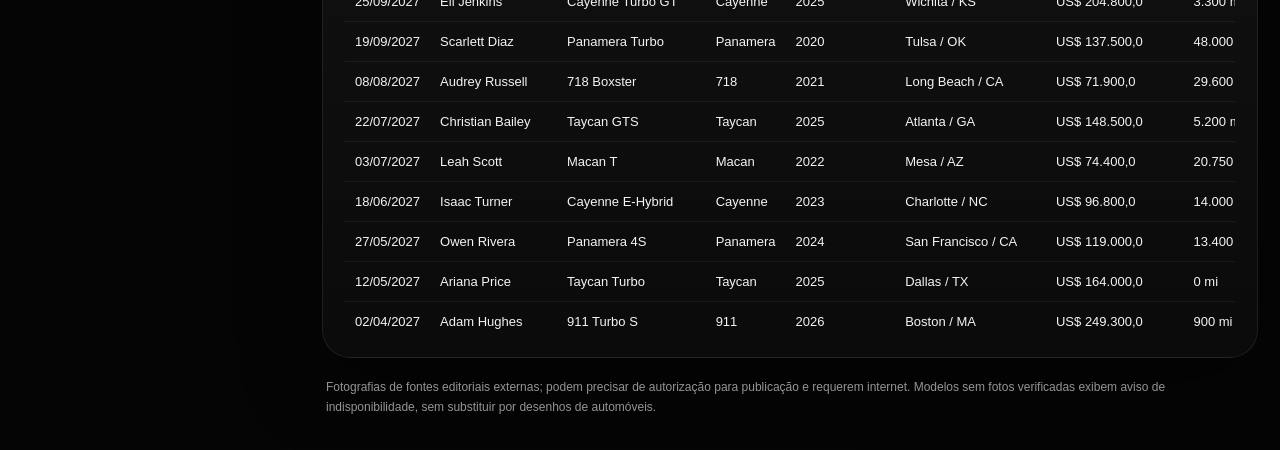
==== commit 18995c9d: "Update index.html" ====
--- a/index.html
+++ b/index.html
@@ -15,11 +15,6 @@
    <div class="tb" id="tooltipBody">
    </div>
   </div>
-  <div align="center">
-  <img src="images/dashboard.png"
-       alt="Porsche Sales Dashboard"
-       width="900">
-</div>
   <div class="page">
    <div class="topbar">
     <div class="brand">
